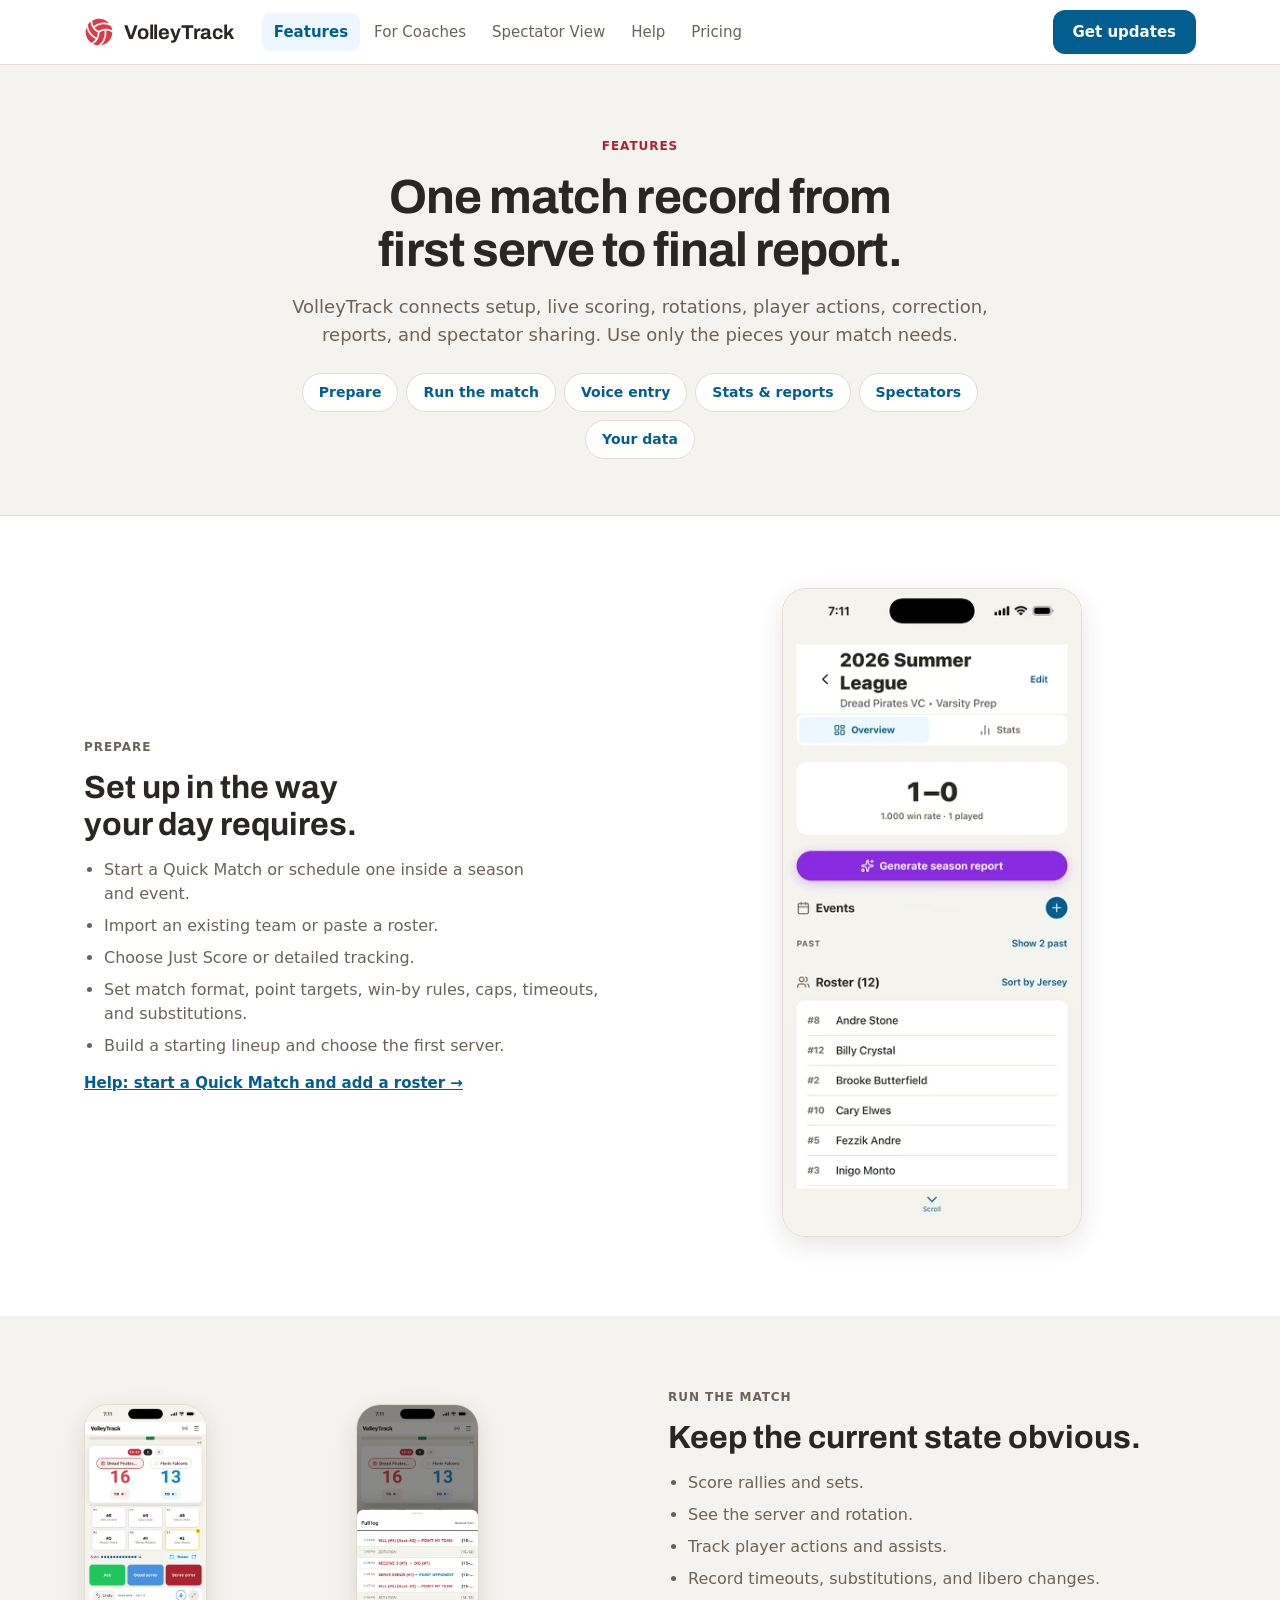
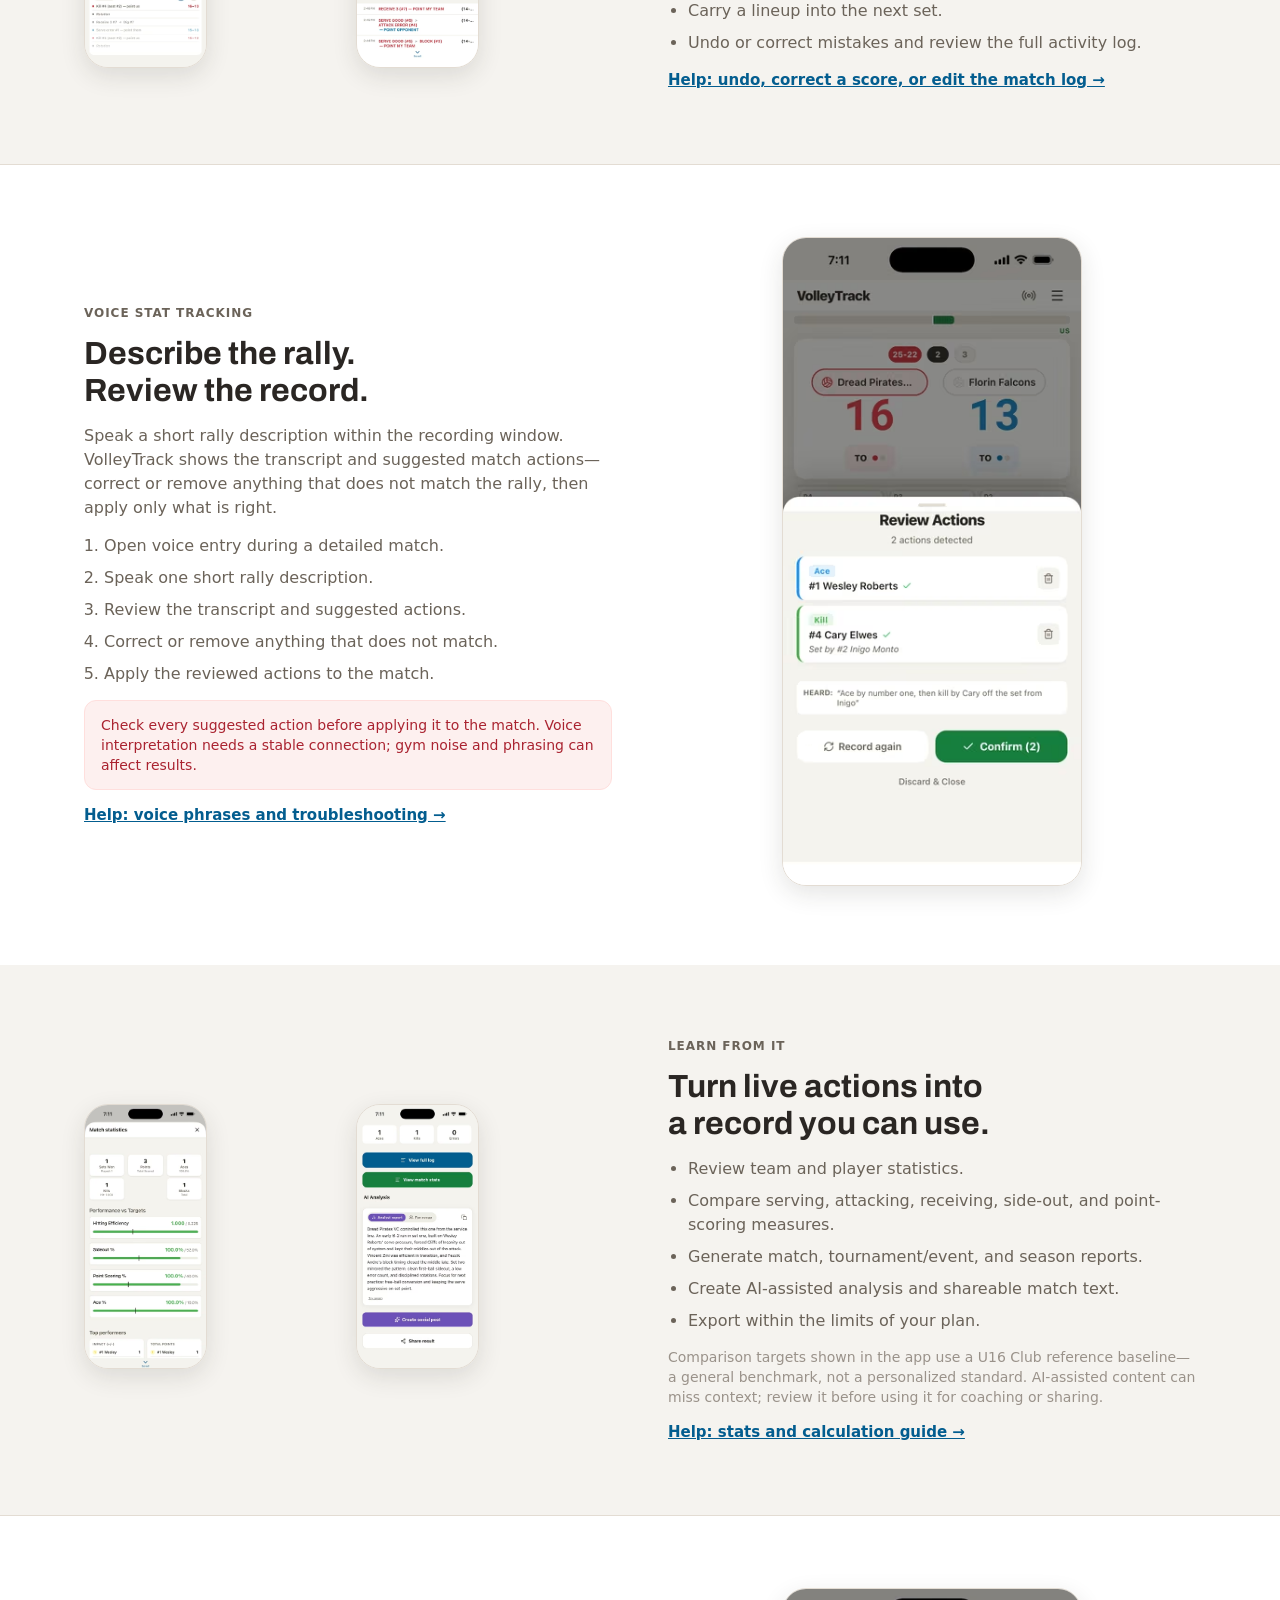
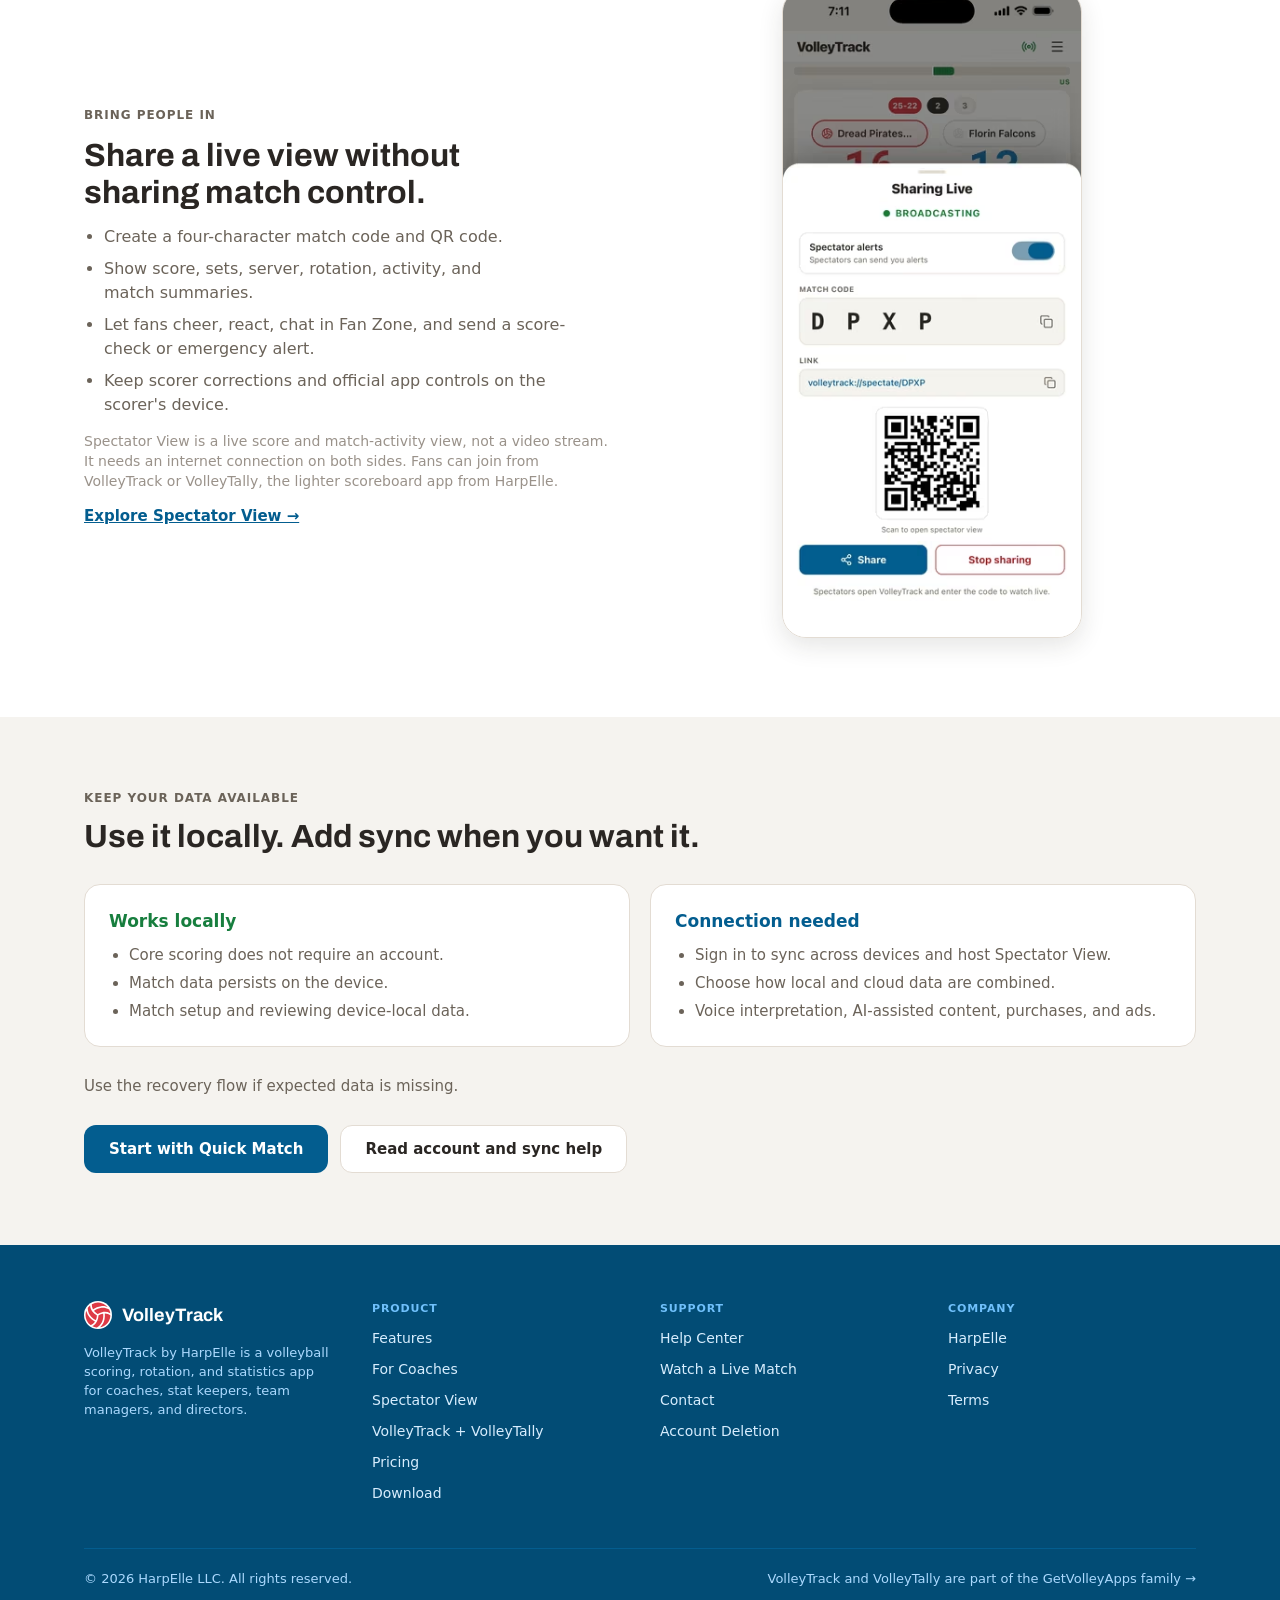
==== features/index.html @ 6fb18eeb "Rebuild volleytrackapp.com from the Claude Design redesign (prelaunch) Implements the VolleyTrack We" ====
<!doctype html>
<html lang="en">
<head>
<meta charset="utf-8">
<meta name="viewport" content="width=device-width, initial-scale=1">
<title>VolleyTrack Features: Scoring, Rotations, Stats &amp; Reports</title>
<meta name="description" content="Explore VolleyTrack live scoring, lineups, voice stat entry, corrections, team and player stats, reports, sync, and spectator sharing.">
<link rel="canonical" href="https://volleytrackapp.com/features/">
<meta name="theme-color" content="#F5F3EF">
<link rel="icon" href="/assets/volleytrack-ball.svg">
<link rel="apple-touch-icon" href="/assets/images/volleytrack-icon.png">
<meta property="og:type" content="website">
<meta property="og:site_name" content="VolleyTrack">
<meta property="og:title" content="VolleyTrack Features: Scoring, Rotations, Stats &amp; Reports">
<meta property="og:description" content="Explore VolleyTrack live scoring, lineups, voice stat entry, corrections, team and player stats, reports, sync, and spectator sharing.">
<meta property="og:url" content="https://volleytrackapp.com/features/">
<meta name="twitter:card" content="summary_large_image">
<meta name="twitter:title" content="VolleyTrack Features: Scoring, Rotations, Stats &amp; Reports">
<meta name="twitter:description" content="Explore VolleyTrack live scoring, lineups, voice stat entry, corrections, team and player stats, reports, sync, and spectator sharing.">
<link rel="preconnect" href="https://fonts.googleapis.com">
<link rel="preconnect" href="https://fonts.gstatic.com" crossorigin>
<link rel="stylesheet" href="https://fonts.googleapis.com/css2?family=Archivo:wght@700;800&family=Roboto+Mono:wght@300;400;500;700&display=swap">
<link rel="stylesheet" href="/assets/site.css">
</head>
<body>
<div style="min-height:100vh;display:flex;flex-direction:column;">
  <header class="vt-header">
    <a href="#main" class="vt-skip">Skip to content</a>
    <div class="vt-header-inner">
      <a href="/" class="vt-brand"><img src="/assets/volleytrack-ball.svg" alt="VolleyTrack" width="30" height="30"><span>VolleyTrack</span></a>
      <nav aria-label="Main navigation" class="vt-nav">
        <a href="/features/" aria-current="page">Features</a>
        <a href="/for-coaches/">For Coaches</a>
        <a href="/spectator-view/">Spectator View</a>
        <a href="/help/">Help</a>
        <a href="/pricing/">Pricing</a>
      </nav>
      <a href="/download/" class="vt-cta">Get updates</a>
    </div>
  </header>

  <main id="main" style="flex:1;">
    <section style="max-width:760px;margin:0 auto;padding:72px 24px 56px;text-align:center;display:flex;flex-direction:column;gap:16px;">
      <p style="margin:0;font-size:12px;font-weight:600;letter-spacing:0.08em;text-transform:uppercase;color:#AA2330;">Features</p>
      <h1 style="margin:0;font-family:'Archivo',-apple-system,sans-serif;font-weight:700;font-size:clamp(32px,4.5vw,48px);line-height:1.1;letter-spacing:-0.02em;">One match record from first serve to final report.</h1>
      <p style="margin:0;font-size:18px;line-height:28px;color:#6B6359;text-wrap:pretty;">VolleyTrack connects setup, live scoring, rotations, player actions, correction, reports, and spectator sharing. Use only the pieces your match needs.</p>
      <nav aria-label="Feature sections" style="display:flex;gap:8px;justify-content:center;flex-wrap:wrap;margin-top:8px;">
        <a href="#prepare" class="vt-chip">Prepare</a>
        <a href="#live-scoring" class="vt-chip">Run the match</a>
        <a href="#voice" class="vt-chip">Voice entry</a>
        <a href="#stats-reports" class="vt-chip">Stats &amp; reports</a>
        <a href="#spectators" class="vt-chip">Spectators</a>
        <a href="#data" class="vt-chip">Your data</a>
      </nav>
    </section>

    <section id="prepare" style="scroll-margin-top:88px;background:#FFFFFF;border-top:1px solid #E3DCD3;">
      <div style="max-width:1160px;margin:0 auto;padding:72px 24px;display:grid;grid-template-columns:repeat(auto-fit,minmax(300px,1fr));gap:56px;align-items:center;">
        <div style="display:flex;flex-direction:column;gap:14px;">
          <p style="margin:0;font-size:12px;font-weight:600;letter-spacing:0.08em;text-transform:uppercase;color:#6B6359;">Prepare</p>
          <h2 style="margin:0;font-family:'Archivo',-apple-system,sans-serif;font-weight:700;font-size:clamp(26px,3vw,32px);line-height:1.15;">Set up in the way your day requires.</h2>
          <ul style="margin:0;padding:0 0 0 20px;display:flex;flex-direction:column;gap:8px;font-size:16px;line-height:24px;color:#6B6359;">
            <li>Start a Quick Match or schedule one inside a season and event.</li>
            <li>Import an existing team or paste a roster.</li>
            <li>Choose Just Score or detailed tracking.</li>
            <li>Set match format, point targets, win-by rules, caps, timeouts, and substitutions.</li>
            <li>Build a starting lineup and choose the first server.</li>
          </ul>
          <a href="/help/" style="font-size:15px;font-weight:600;">Help: start a Quick Match and add a roster →</a>
        </div>
        <figure style="margin:0;display:flex;justify-content:center;">
          <picture>
            <source type="image/avif" srcset="/assets/images/screenshots/shot-07-season-detail-320.avif 320w, /assets/images/screenshots/shot-07-season-detail-640.avif 640w" sizes="300px">
            <source type="image/webp" srcset="/assets/images/screenshots/shot-07-season-detail-320.webp 320w, /assets/images/screenshots/shot-07-season-detail-640.webp 640w" sizes="300px">
            <img src="/assets/images/screenshots/shot-07-season-detail-640.png" width="300" height="651" alt="VolleyTrack season screen with team record, events, and a sortable twelve-player roster" style="width:300px;max-width:100%;height:auto;border-radius:24px;border:1px solid #E3DCD3;box-shadow:0 8px 24px rgba(42,38,35,0.12);" loading="lazy">
          </picture>
        </figure>
      </div>
    </section>

    <section id="live-scoring" style="scroll-margin-top:88px;background:#F5F3EF;">
      <div style="max-width:1160px;margin:0 auto;padding:72px 24px;display:grid;grid-template-columns:repeat(auto-fit,minmax(300px,1fr));gap:56px;align-items:center;">
        <figure style="margin:0;display:flex;justify-content:center;gap:16px;">
          <picture>
            <source type="image/avif" srcset="/assets/images/screenshots/shot-01-live-hero-320.avif 320w, /assets/images/screenshots/shot-01-live-hero-640.avif 640w" sizes="280px">
            <source type="image/webp" srcset="/assets/images/screenshots/shot-01-live-hero-320.webp 320w, /assets/images/screenshots/shot-01-live-hero-640.webp 640w" sizes="280px">
            <img src="/assets/images/screenshots/shot-01-live-hero-640.png" width="280" height="608" alt="VolleyTrack live scoring screen with set score, rotation grid, and serve action buttons" style="width:280px;max-width:48%;height:auto;border-radius:24px;border:1px solid #E3DCD3;box-shadow:0 8px 24px rgba(42,38,35,0.12);" loading="lazy">
          </picture>
          <picture>
            <source type="image/avif" srcset="/assets/images/screenshots/shot-10-full-log-320.avif 320w, /assets/images/screenshots/shot-10-full-log-640.avif 640w" sizes="280px">
            <source type="image/webp" srcset="/assets/images/screenshots/shot-10-full-log-320.webp 320w, /assets/images/screenshots/shot-10-full-log-640.webp 640w" sizes="280px">
            <img src="/assets/images/screenshots/shot-10-full-log-640.png" width="280" height="608" alt="VolleyTrack full activity log with timestamped rally entries and score adjustments" style="width:280px;max-width:48%;height:auto;border-radius:24px;border:1px solid #E3DCD3;box-shadow:0 8px 24px rgba(42,38,35,0.12);" loading="lazy">
          </picture>
        </figure>
        <div style="display:flex;flex-direction:column;gap:14px;">
          <p style="margin:0;font-size:12px;font-weight:600;letter-spacing:0.08em;text-transform:uppercase;color:#6B6359;">Run the match</p>
          <h2 style="margin:0;font-family:'Archivo',-apple-system,sans-serif;font-weight:700;font-size:clamp(26px,3vw,32px);line-height:1.15;">Keep the current state obvious.</h2>
          <ul style="margin:0;padding:0 0 0 20px;display:flex;flex-direction:column;gap:8px;font-size:16px;line-height:24px;color:#6B6359;">
            <li>Score rallies and sets.</li>
            <li>See the server and rotation.</li>
            <li>Track player actions and assists.</li>
            <li>Record timeouts, substitutions, and libero changes.</li>
            <li>Carry a lineup into the next set.</li>
            <li>Undo or correct mistakes and review the full activity log.</li>
          </ul>
          <a href="/help/" style="font-size:15px;font-weight:600;">Help: undo, correct a score, or edit the match log →</a>
        </div>
      </div>
    </section>

    <section id="voice" style="scroll-margin-top:88px;background:#FFFFFF;border-top:1px solid #E3DCD3;">
      <div style="max-width:1160px;margin:0 auto;padding:72px 24px;display:grid;grid-template-columns:repeat(auto-fit,minmax(300px,1fr));gap:56px;align-items:center;">
        <div style="display:flex;flex-direction:column;gap:14px;">
          <p style="margin:0;font-size:12px;font-weight:600;letter-spacing:0.08em;text-transform:uppercase;color:#6B6359;">Voice stat tracking</p>
          <h2 style="margin:0;font-family:'Archivo',-apple-system,sans-serif;font-weight:700;font-size:clamp(26px,3vw,32px);line-height:1.15;">Describe the rally. Review the record.</h2>
          <p style="margin:0;font-size:16px;line-height:24px;color:#6B6359;text-wrap:pretty;">Speak a short rally description within the recording window. VolleyTrack shows the transcript and suggested match actions—correct or remove anything that does not match the rally, then apply only what is right.</p>
          <ol style="margin:0;padding:0 0 0 20px;display:flex;flex-direction:column;gap:8px;font-size:16px;line-height:24px;color:#6B6359;">
            <li>Open voice entry during a detailed match.</li>
            <li>Speak one short rally description.</li>
            <li>Review the transcript and suggested actions.</li>
            <li>Correct or remove anything that does not match.</li>
            <li>Apply the reviewed actions to the match.</li>
          </ol>
          <div style="background:#FDF0EF;border:1px solid #FFDFDD;border-radius:12px;padding:14px 16px;">
            <p style="margin:0;font-size:14px;line-height:20px;color:#AA2330;font-weight:500;">Check every suggested action before applying it to the match. Voice interpretation needs a stable connection; gym noise and phrasing can affect results.</p>
          </div>
          <a href="/help/" style="font-size:15px;font-weight:600;">Help: voice phrases and troubleshooting →</a>
        </div>
        <figure style="margin:0;display:flex;justify-content:center;">
          <picture>
            <source type="image/avif" srcset="/assets/images/screenshots/m12-voice-review-320.avif 320w, /assets/images/screenshots/m12-voice-review-640.avif 640w" sizes="300px">
            <source type="image/webp" srcset="/assets/images/screenshots/m12-voice-review-320.webp 320w, /assets/images/screenshots/m12-voice-review-640.webp 640w" sizes="300px">
            <img src="/assets/images/screenshots/m12-voice-review-640.png" width="300" height="651" alt="VolleyTrack voice review: transcript and suggested match actions shown for review before applying" style="width:300px;max-width:100%;height:auto;border-radius:24px;border:1px solid #E3DCD3;box-shadow:0 8px 24px rgba(42,38,35,0.12);" loading="lazy">
          </picture>
        </figure>
      </div>
    </section>

    <section id="stats-reports" style="scroll-margin-top:88px;background:#F5F3EF;">
      <div style="max-width:1160px;margin:0 auto;padding:72px 24px;display:grid;grid-template-columns:repeat(auto-fit,minmax(300px,1fr));gap:56px;align-items:center;">
        <figure style="margin:0;display:flex;justify-content:center;gap:16px;">
          <picture>
            <source type="image/avif" srcset="/assets/images/screenshots/shot-11-match-stats-320.avif 320w, /assets/images/screenshots/shot-11-match-stats-640.avif 640w" sizes="280px">
            <source type="image/webp" srcset="/assets/images/screenshots/shot-11-match-stats-320.webp 320w, /assets/images/screenshots/shot-11-match-stats-640.webp 640w" sizes="280px">
            <img src="/assets/images/screenshots/shot-11-match-stats-640.png" width="280" height="608" alt="VolleyTrack match statistics with hitting efficiency, side-out, point-scoring, and ace percentages against reference targets" style="width:280px;max-width:48%;height:auto;border-radius:24px;border:1px solid #E3DCD3;box-shadow:0 8px 24px rgba(42,38,35,0.12);" loading="lazy">
          </picture>
          <picture>
            <source type="image/avif" srcset="/assets/images/screenshots/shot-06-ai-analyst-report-320.avif 320w, /assets/images/screenshots/shot-06-ai-analyst-report-640.avif 640w" sizes="280px">
            <source type="image/webp" srcset="/assets/images/screenshots/shot-06-ai-analyst-report-320.webp 320w, /assets/images/screenshots/shot-06-ai-analyst-report-640.webp 640w" sizes="280px">
            <img src="/assets/images/screenshots/shot-06-ai-analyst-report-640.png" width="280" height="608" alt="VolleyTrack AI analyst report summarizing the match below performance totals" style="width:280px;max-width:48%;height:auto;border-radius:24px;border:1px solid #E3DCD3;box-shadow:0 8px 24px rgba(42,38,35,0.12);" loading="lazy">
          </picture>
        </figure>
        <div style="display:flex;flex-direction:column;gap:14px;">
          <p style="margin:0;font-size:12px;font-weight:600;letter-spacing:0.08em;text-transform:uppercase;color:#6B6359;">Learn from it</p>
          <h2 style="margin:0;font-family:'Archivo',-apple-system,sans-serif;font-weight:700;font-size:clamp(26px,3vw,32px);line-height:1.15;">Turn live actions into a record you can use.</h2>
          <ul style="margin:0;padding:0 0 0 20px;display:flex;flex-direction:column;gap:8px;font-size:16px;line-height:24px;color:#6B6359;">
            <li>Review team and player statistics.</li>
            <li>Compare serving, attacking, receiving, side-out, and point-scoring measures.</li>
            <li>Generate match, tournament/event, and season reports.</li>
            <li>Create AI-assisted analysis and shareable match text.</li>
            <li>Export within the limits of your plan.</li>
          </ul>
          <p style="margin:0;font-size:14px;line-height:20px;color:#9A928A;">Comparison targets shown in the app use a U16 Club reference baseline—a general benchmark, not a personalized standard. AI-assisted content can miss context; review it before using it for coaching or sharing.</p>
          <a href="/help/" style="font-size:15px;font-weight:600;">Help: stats and calculation guide →</a>
        </div>
      </div>
    </section>

    <section id="spectators" style="scroll-margin-top:88px;background:#FFFFFF;border-top:1px solid #E3DCD3;">
      <div style="max-width:1160px;margin:0 auto;padding:72px 24px;display:grid;grid-template-columns:repeat(auto-fit,minmax(300px,1fr));gap:56px;align-items:center;">
        <div style="display:flex;flex-direction:column;gap:14px;">
          <p style="margin:0;font-size:12px;font-weight:600;letter-spacing:0.08em;text-transform:uppercase;color:#6B6359;">Bring people in</p>
          <h2 style="margin:0;font-family:'Archivo',-apple-system,sans-serif;font-weight:700;font-size:clamp(26px,3vw,32px);line-height:1.15;">Share a live view without sharing match control.</h2>
          <ul style="margin:0;padding:0 0 0 20px;display:flex;flex-direction:column;gap:8px;font-size:16px;line-height:24px;color:#6B6359;">
            <li>Create a four-character match code and QR code.</li>
            <li>Show score, sets, server, rotation, activity, and match summaries.</li>
            <li>Let fans cheer, react, chat in Fan Zone, and send a score-check or emergency alert.</li>
            <li>Keep scorer corrections and official app controls on the scorer's device.</li>
          </ul>
          <p style="margin:0;font-size:14px;line-height:20px;color:#9A928A;">Spectator View is a live score and match-activity view, not a video stream. It needs an internet connection on both sides. Fans can join from VolleyTrack or VolleyTally, the lighter scoreboard app from HarpElle.</p>
          <a href="/spectator-view/" style="font-size:15px;font-weight:600;">Explore Spectator View →</a>
        </div>
        <figure style="margin:0;display:flex;justify-content:center;">
          <picture>
            <source type="image/avif" srcset="/assets/images/screenshots/m11-spectator-share-320.avif 320w, /assets/images/screenshots/m11-spectator-share-640.avif 640w" sizes="300px">
            <source type="image/webp" srcset="/assets/images/screenshots/m11-spectator-share-320.webp 320w, /assets/images/screenshots/m11-spectator-share-640.webp 640w" sizes="300px">
            <img src="/assets/images/screenshots/m11-spectator-share-640.png" width="300" height="651" alt="VolleyTrack Sharing Live sheet with the four-character match code DPXP, share link, and QR code" style="width:300px;max-width:100%;height:auto;border-radius:24px;border:1px solid #E3DCD3;box-shadow:0 8px 24px rgba(42,38,35,0.12);" loading="lazy">
          </picture>
        </figure>
      </div>
    </section>

    <section id="data" style="scroll-margin-top:88px;background:#F5F3EF;">
      <div style="max-width:1160px;margin:0 auto;padding:72px 24px;display:flex;flex-direction:column;gap:28px;">
        <div style="max-width:640px;display:flex;flex-direction:column;gap:12px;">
          <p style="margin:0;font-size:12px;font-weight:600;letter-spacing:0.08em;text-transform:uppercase;color:#6B6359;">Keep your data available</p>
          <h2 style="margin:0;font-family:'Archivo',-apple-system,sans-serif;font-weight:700;font-size:clamp(26px,3vw,32px);line-height:1.15;">Use it locally. Add sync when you want it.</h2>
        </div>
        <div style="display:grid;grid-template-columns:repeat(auto-fit,minmax(300px,1fr));gap:20px;">
          <div style="background:#FFFFFF;border:1px solid #E3DCD3;border-radius:16px;padding:24px;display:flex;flex-direction:column;gap:10px;">
            <h3 style="margin:0;font-size:17px;font-weight:600;color:#177E3E;">Works locally</h3>
            <ul style="margin:0;padding:0 0 0 20px;display:flex;flex-direction:column;gap:6px;font-size:15px;line-height:22px;color:#6B6359;">
              <li>Core scoring does not require an account.</li>
              <li>Match data persists on the device.</li>
              <li>Match setup and reviewing device-local data.</li>
            </ul>
          </div>
          <div style="background:#FFFFFF;border:1px solid #E3DCD3;border-radius:16px;padding:24px;display:flex;flex-direction:column;gap:10px;">
            <h3 style="margin:0;font-size:17px;font-weight:600;color:#035D8F;">Connection needed</h3>
            <ul style="margin:0;padding:0 0 0 20px;display:flex;flex-direction:column;gap:6px;font-size:15px;line-height:22px;color:#6B6359;">
              <li>Sign in to sync across devices and host Spectator View.</li>
              <li>Choose how local and cloud data are combined.</li>
              <li>Voice interpretation, AI-assisted content, purchases, and ads.</li>
            </ul>
          </div>
        </div>
        <p style="margin:0;font-size:15px;line-height:22px;color:#6B6359;">Use the recovery flow if expected data is missing.</p>
        <div style="display:flex;gap:12px;flex-wrap:wrap;">
          <a href="/download/" class="vt-btn vt-btn--primary" style="min-height:48px;padding:0 24px;font-size:15px;">Start with Quick Match</a>
          <a href="/help/" class="vt-btn vt-btn--secondary" style="min-height:48px;padding:0 24px;font-size:15px;">Read account and sync help</a>
        </div>
      </div>
    </section>
  </main>

  <footer class="vt-footer">
    <div class="vt-footer-inner">
      <div class="vt-footer-grid">
        <div class="vt-footer-brand">
          <a href="/"><img src="/assets/volleytrack-ball.svg" alt="" width="28" height="28"><span>VolleyTrack</span></a>
          <p>VolleyTrack by HarpElle is a volleyball scoring, rotation, and statistics app for coaches, stat keepers, team managers, and directors.</p>
        </div>
        <nav aria-label="Product">
          <span class="vt-foot-head">Product</span>
          <a href="/features/">Features</a>
          <a href="/for-coaches/">For Coaches</a>
          <a href="/spectator-view/">Spectator View</a>
          <a href="/volleytrack-and-volleytally/">VolleyTrack + VolleyTally</a>
          <a href="/pricing/">Pricing</a>
          <a href="/download/">Download</a>
        </nav>
        <nav aria-label="Support">
          <span class="vt-foot-head">Support</span>
          <a href="/help/">Help Center</a>
          <a href="/help/join-live-match/">Watch a Live Match</a>
          <a href="mailto:info@volleytrackapp.com">Contact</a>
          <a href="/delete-account.html">Account Deletion</a>
        </nav>
        <nav aria-label="Company">
          <span class="vt-foot-head">Company</span>
          <a href="https://harpelle.com/" target="_blank" rel="noopener">HarpElle</a>
          <a href="/privacy/">Privacy</a>
          <a href="/terms/">Terms</a>
        </nav>
      </div>
      <div class="vt-footer-bottom">
        <p>© 2026 HarpElle LLC. All rights reserved.</p>
        <a href="https://getvolleyapps.com" target="_blank" rel="noopener">VolleyTrack and VolleyTally are part of the GetVolleyApps family →</a>
      </div>
    </div>
  </footer>
</div>
<script src="/assets/site.js" defer></script>
</body>
</html>
---- assets/site.css ----
/* =====================================================================
   VolleyTrack site — production stylesheet
   Built on the VolleyApp design system (Match Red + Scoreboard Blue,
   warm neutrals, Archivo display, Roboto Mono numerals).

   Page-body layout uses literal token values inline (1:1 with the design).
   This file carries the design-system tokens, global base, and the
   reusable interactive components (header, nav, buttons, cards, footer)
   whose :hover / :focus states inline styles cannot express.
   ===================================================================== */

:root {
  /* Scoreboard Blue */
  --blue-50:#EEF7FF; --blue-100:#D7EDFE; --blue-200:#ABD9FE; --blue-300:#70C0FB;
  --blue-400:#349BDD; --blue-500:#0F83C4; --blue-600:#0374AF; --blue-700:#035D8F;
  --blue-800:#024C75; --blue-900:#113147;
  /* Match Red */
  --red-50:#FDF0EF; --red-100:#FFDFDD; --red-200:#FBBEBB; --red-300:#F79895;
  --red-400:#E96163; --red-500:#DE3A46; --red-600:#CA303C; --red-700:#AA2330;
  --red-800:#7A2327; --red-900:#422221;
  /* Warm neutrals */
  --warm-bg:#F5F3EF; --warm-card:#FFFFFF; --warm-border:#E3DCD3; --border-strong:#CFC7BC;
  --warm-text:#2A2623; --warm-text-sec:#6B6359; --warm-text-tert:#9A928A;
  /* Dark band */
  --dark-bg:#1A1715; --dark-border:#38332F; --dark-text:#F2EEE9;
  --dark-text-sec:#A79E96; --dark-text-tert:#6F675F;
  /* Semantic */
  --success:#177E3E; --warning-bright:#F5A700; --error:#AA2330; --action:#035D8F;
  /* Type */
  --font-ui:-apple-system,BlinkMacSystemFont,"Roboto","Segoe UI",system-ui,sans-serif;
  --font-numeral:"Roboto Mono","SFMono-Regular",ui-monospace,monospace;
  --font-display:"Archivo",-apple-system,BlinkMacSystemFont,system-ui,sans-serif;
  /* Space / radius */
  --radius-md:12px; --radius-lg:16px; --radius-xl:24px;
  --tap-min:44px;
  --wrap:1160px;
}

/* ---------- Base ---------- */
* { box-sizing: border-box; }
html { scroll-behavior: smooth; }
body {
  margin: 0;
  background: var(--warm-bg);
  color: var(--warm-text);
  font-family: var(--font-ui);
  font-size: 17px;
  line-height: 1.5;
  -webkit-font-smoothing: antialiased;
  text-rendering: optimizeLegibility;
}
a { color: var(--blue-700); }
a:hover { color: var(--blue-800); }
h1, h2, h3 { text-wrap: balance; }
p, li { text-wrap: pretty; }
img { max-width: 100%; }
a, button {
  transition: background-color 120ms ease, border-color 120ms ease, color 120ms ease, box-shadow 120ms ease;
}
@media (prefers-reduced-motion: reduce) {
  html { scroll-behavior: auto; }
  a, button { transition: none; }
}
a:focus-visible, button:focus-visible, input:focus-visible,
select:focus-visible, textarea:focus-visible {
  outline: 2px solid var(--blue-700);
  outline-offset: 2px;
}
.vt-visually-hidden {
  position: absolute; width: 1px; height: 1px;
  overflow: hidden; clip: rect(0,0,0,0); white-space: nowrap; border: 0;
}

/* ---------- Announcement banner (prelaunch / live) ---------- */
.vt-banner { background: var(--blue-50); border-bottom: 1px solid var(--blue-100); }
.vt-banner-inner {
  max-width: var(--wrap); margin: 0 auto; padding: 10px 24px;
  display: flex; gap: 12px; align-items: center; justify-content: center; flex-wrap: wrap;
}
.vt-banner p { margin: 0; font-size: 14px; font-weight: 500; color: var(--blue-700); }
.vt-banner a { font-size: 14px; font-weight: 600; color: var(--blue-700); text-decoration: none; }
.vt-banner a:hover { text-decoration: underline; }

/* ---------- Header ---------- */
.vt-header { position: sticky; top: 0; z-index: 50; background: #fff; border-bottom: 1px solid var(--warm-border); }
.vt-header-inner {
  max-width: var(--wrap); margin: 0 auto; display: flex; align-items: center;
  gap: 28px; padding: 0 24px; min-height: 64px; flex-wrap: wrap;
}
.vt-skip {
  position: absolute; left: -9999px; top: 12px; z-index: 60;
  background: var(--blue-700); color: #fff; padding: 10px 18px;
  border-radius: 10px; font-size: 14px; font-weight: 600; text-decoration: none;
}
.vt-skip:focus { left: 16px; color: #fff; }
.vt-brand { display: flex; align-items: center; gap: 10px; text-decoration: none; color: var(--warm-text); flex-shrink: 0; }
.vt-brand img { display: block; }
.vt-brand span { font-family: var(--font-display); font-weight: 700; font-size: 20px; letter-spacing: -0.01em; }
.vt-nav { display: flex; gap: 2px; flex: 1; flex-wrap: wrap; align-items: center; }
.vt-nav a {
  text-decoration: none; font-size: 15px; padding: 8px 12px; border-radius: 8px;
  font-weight: 500; color: var(--warm-text-sec); background: transparent;
}
.vt-nav a:hover { color: var(--blue-700); }
.vt-nav a[aria-current="page"] { font-weight: 600; color: var(--blue-700); background: var(--blue-50); }
.vt-cta {
  flex-shrink: 0; display: inline-flex; align-items: center; justify-content: center;
  min-height: var(--tap-min); padding: 0 20px; background: var(--blue-700); color: #fff;
  text-decoration: none; font-size: 15px; font-weight: 600; border-radius: 12px;
}
.vt-cta:hover { background: var(--blue-800); color: #fff; }

/* ---------- Buttons ---------- */
.vt-btn {
  display: inline-flex; align-items: center; justify-content: center;
  min-height: 48px; padding: 0 26px; border-radius: 12px;
  font-size: 16px; font-weight: 600; line-height: 1.1;
  text-decoration: none; cursor: pointer; border: 1px solid transparent;
}
.vt-btn--primary { background: var(--blue-700); color: #fff; }
.vt-btn--primary:hover { background: var(--blue-800); color: #fff; }
.vt-btn--secondary { background: #fff; color: var(--warm-text); border-color: var(--warm-border); }
.vt-btn--secondary:hover { border-color: var(--border-strong); color: var(--warm-text); }
.vt-btn--accent { background: var(--blue-300); color: var(--blue-900); }
.vt-btn--accent:hover { background: var(--blue-200); color: var(--blue-900); }
.vt-btn--ghost { background: transparent; color: var(--dark-text); border-color: var(--dark-border); }
.vt-btn--ghost:hover { border-color: var(--dark-text-tert); color: var(--dark-text); }
.vt-btn--danger { background: var(--red-700); color: #fff; }
.vt-btn--danger:hover { background: var(--red-800); color: #fff; }
.vt-btn--tally { background: var(--red-600); color: #fff; }
.vt-btn--tally:hover { background: var(--red-700); color: #fff; }

/* ---------- Inline text-link variants ---------- */
.vt-link-red { color: var(--red-700); font-weight: 600; text-decoration: none; }
.vt-link-red:hover { color: var(--red-800); }
.vt-link-sky { color: var(--blue-300); font-weight: 600; text-decoration: none; }
.vt-link-sky:hover { color: var(--blue-200); }
.vt-crumb { color: var(--warm-text-sec); text-decoration: none; }
.vt-crumb:hover { text-decoration: underline; }

/* ---------- Feature-section chips ---------- */
.vt-chip {
  font-size: 14px; font-weight: 600; text-decoration: none;
  background: #fff; border: 1px solid var(--warm-border); border-radius: 999px;
  padding: 8px 16px; color: var(--blue-700);
}
.vt-chip:hover { border-color: var(--blue-700); }

/* ---------- Bordered card links (border-color owned here so hover works) ---------- */
.vt-cardlink { border: 1px solid var(--warm-border); text-decoration: none; }
.vt-cardlink:hover { border-color: var(--blue-700); }
.vt-cardlink--red:hover { border-color: var(--red-600); }
.vt-cardlink--blue:hover { border-color: var(--blue-600); }

/* ---------- Form controls ---------- */
.vt-input, .vt-select, .vt-textarea {
  width: 100%; font-size: 16px; border: 1px solid var(--warm-border);
  border-radius: 12px; background: var(--warm-bg); color: var(--warm-text);
  font-family: inherit;
}
.vt-input, .vt-select { min-height: 48px; }
.vt-input { padding: 0 16px; }
.vt-select { padding: 0 12px; }
.vt-textarea { padding: 12px 16px; line-height: 23px; resize: vertical; }
.vt-input:focus, .vt-select:focus, .vt-textarea:focus { border-color: var(--blue-700); background: #fff; }

/* ---------- Footer ---------- */
.vt-footer { background: var(--blue-800); color: var(--blue-100); }
.vt-footer-inner { max-width: var(--wrap); margin: 0 auto; padding: 56px 24px 40px; }
.vt-footer-grid { display: grid; grid-template-columns: repeat(auto-fit, minmax(200px, 1fr)); gap: 40px; align-items: start; }
.vt-footer-brand { display: flex; flex-direction: column; gap: 14px; max-width: 320px; }
.vt-footer-brand a { display: flex; align-items: center; gap: 10px; text-decoration: none; color: #fff; }
.vt-footer-brand img { display: block; }
.vt-footer-brand span { font-family: var(--font-display); font-weight: 700; font-size: 18px; }
.vt-footer-brand p { margin: 0; font-size: 13px; line-height: 19px; color: var(--blue-200); }
.vt-footer nav { display: flex; flex-direction: column; gap: 10px; }
.vt-footer nav span.vt-foot-head {
  font-size: 11px; font-weight: 600; letter-spacing: 0.08em;
  text-transform: uppercase; color: var(--blue-300);
}
.vt-footer nav a { color: var(--blue-100); text-decoration: none; font-size: 14px; }
.vt-footer nav a:hover { color: #fff; text-decoration: underline; }
.vt-footer-bottom {
  margin-top: 44px; padding-top: 20px; border-top: 1px solid var(--blue-700);
  display: flex; justify-content: space-between; align-items: center; gap: 16px; flex-wrap: wrap;
}
.vt-footer-bottom p { margin: 0; font-size: 13px; color: var(--blue-200); }
.vt-footer-bottom a { font-size: 13px; color: var(--blue-200); text-decoration: none; }
.vt-footer-bottom a:hover { color: #fff; text-decoration: underline; }
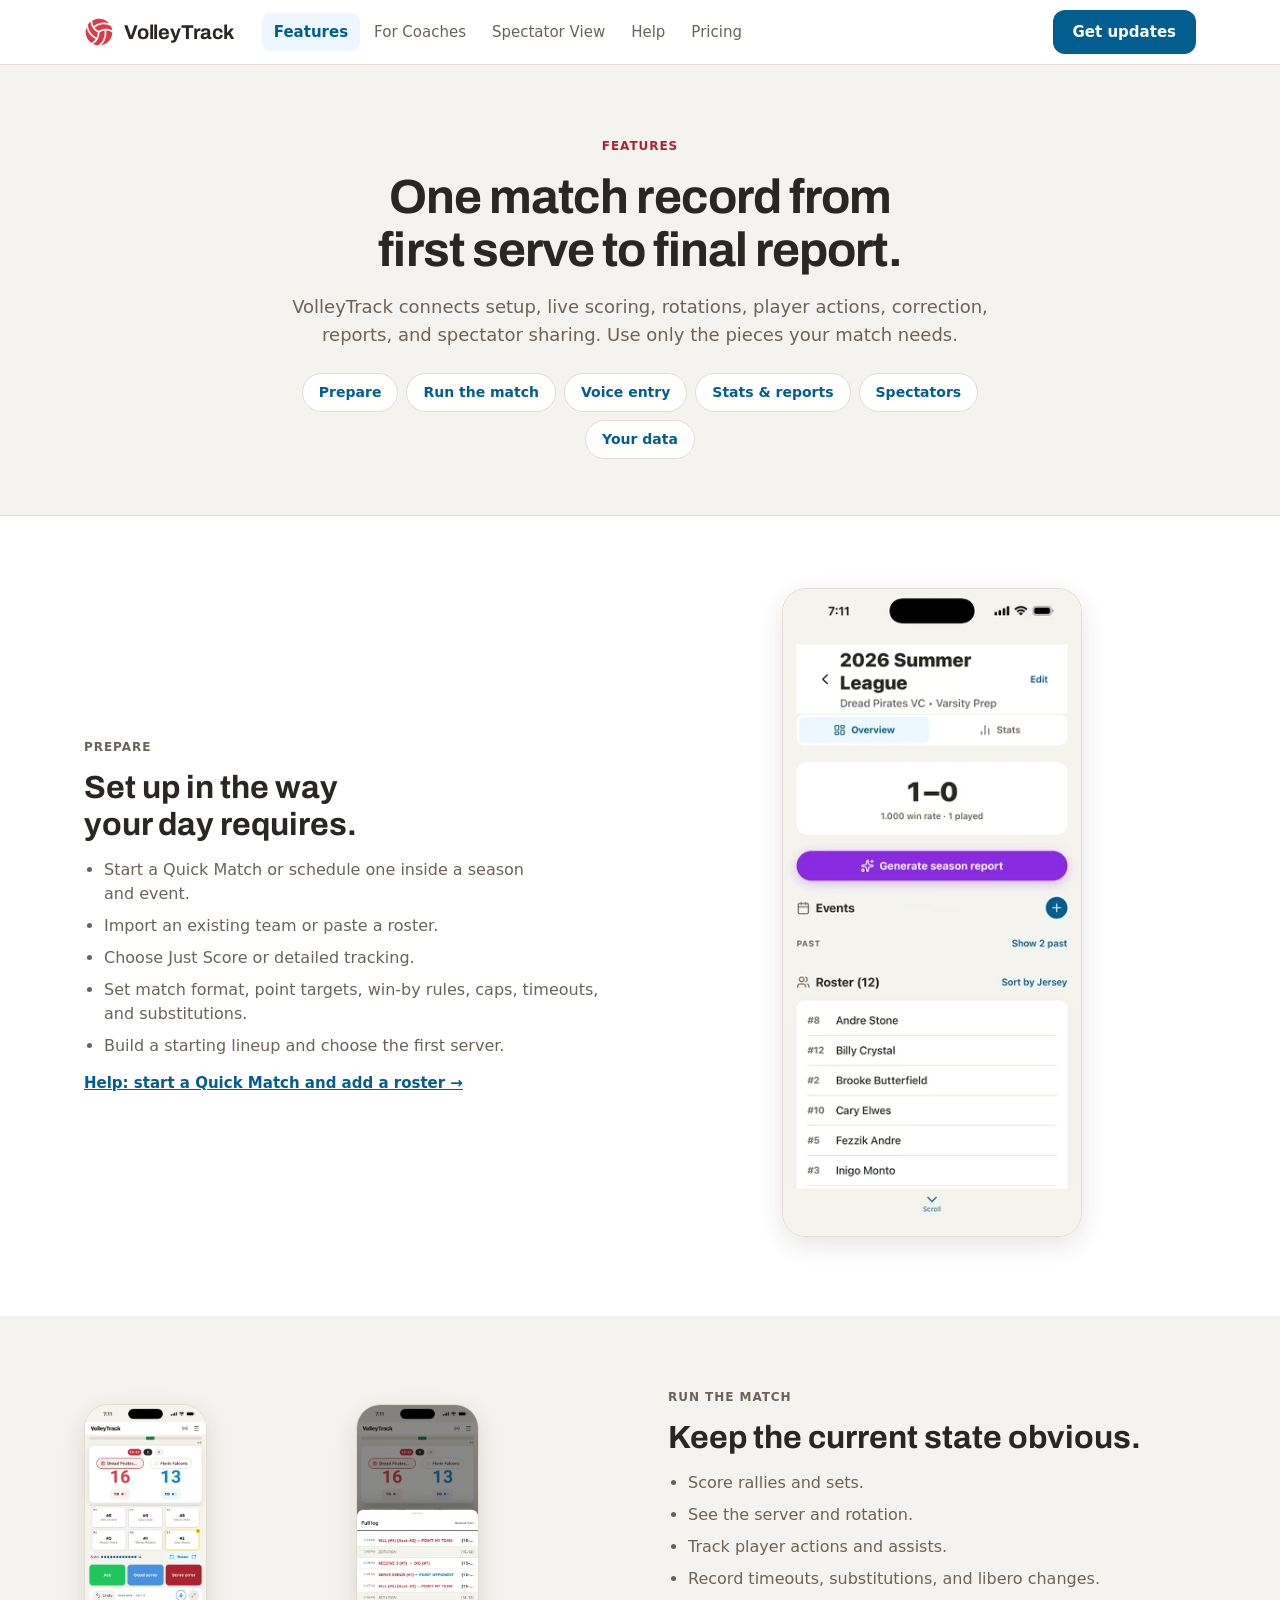
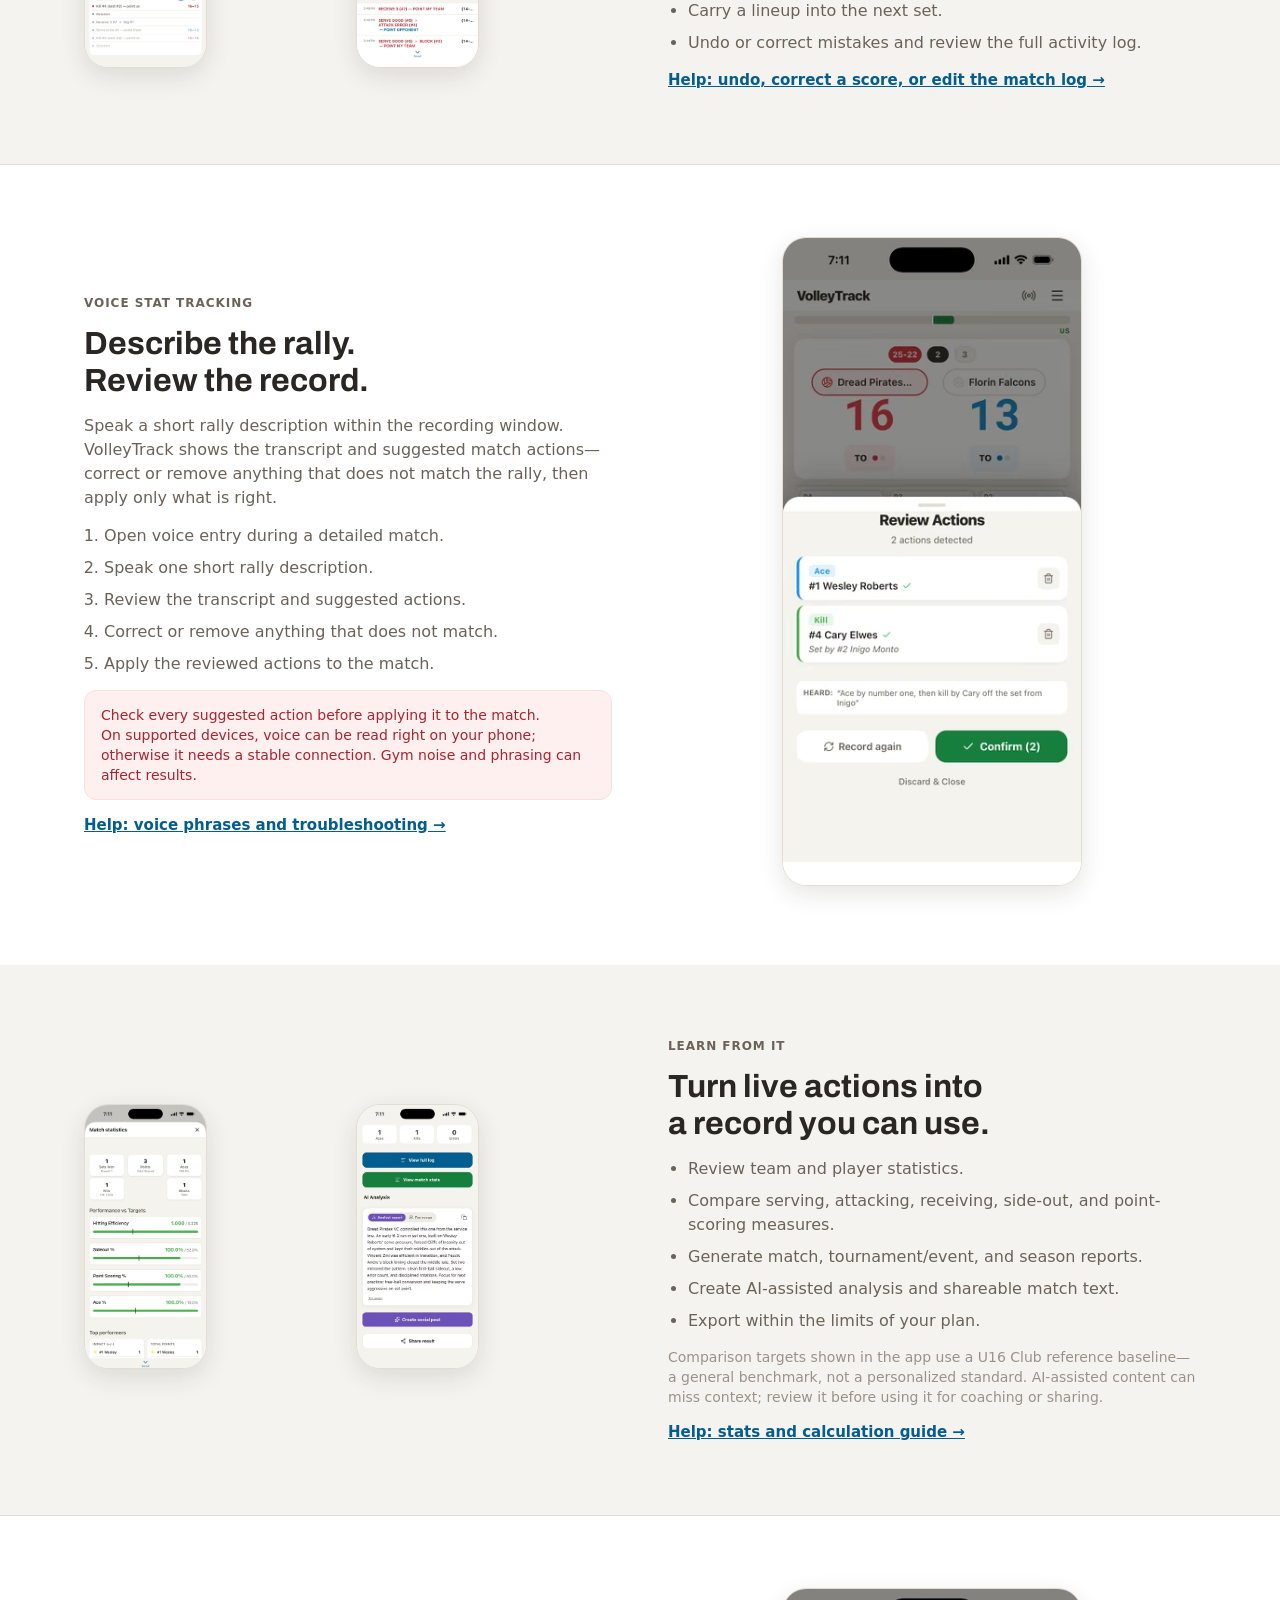
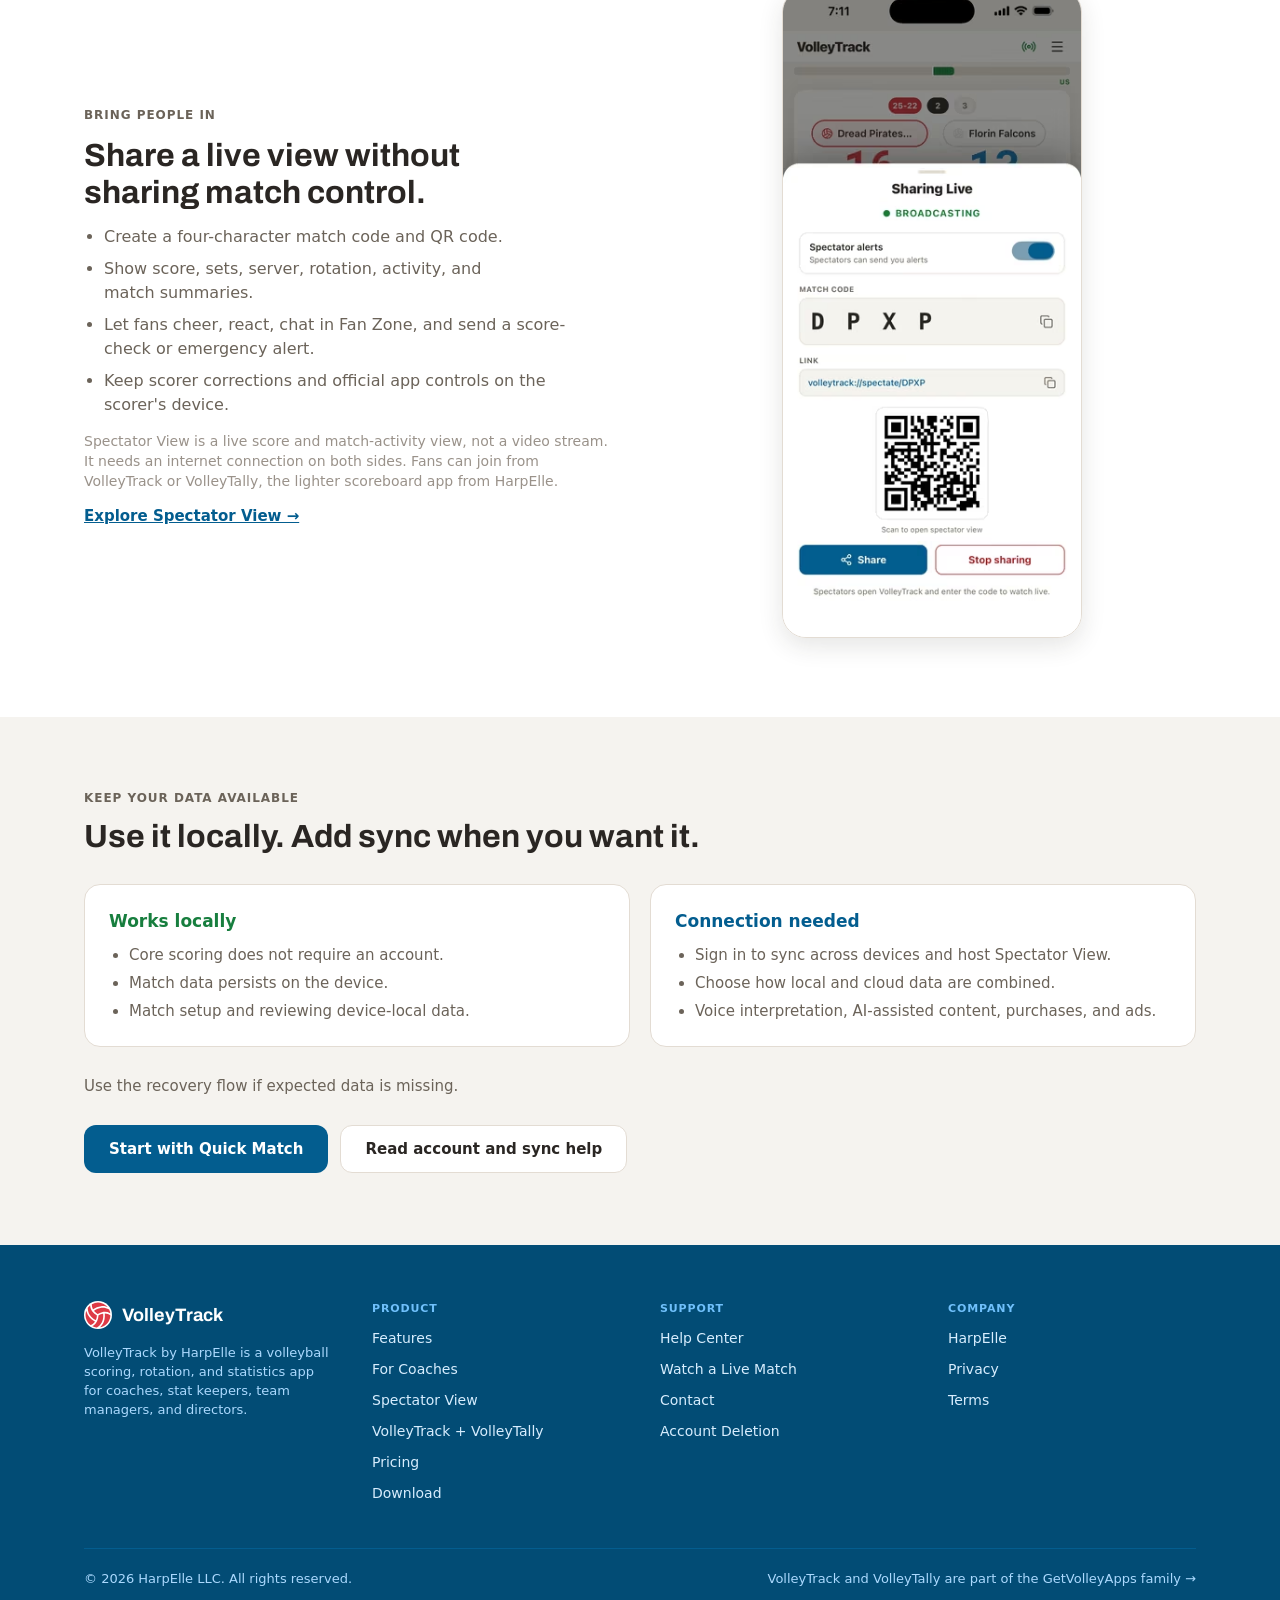
==== commit 5d37b5a9: "Privacy policy: name AI providers, consent, on-device voice, published stats pages Names Google Gemi" ====
--- a/features/index.html
+++ b/features/index.html
@@ -122,7 +122,7 @@
             <li>Apply the reviewed actions to the match.</li>
           </ol>
           <div style="background:#FDF0EF;border:1px solid #FFDFDD;border-radius:12px;padding:14px 16px;">
-            <p style="margin:0;font-size:14px;line-height:20px;color:#AA2330;font-weight:500;">Check every suggested action before applying it to the match. Voice interpretation needs a stable connection; gym noise and phrasing can affect results.</p>
+            <p style="margin:0;font-size:14px;line-height:20px;color:#AA2330;font-weight:500;">Check every suggested action before applying it to the match. On supported devices, voice can be read right on your phone; otherwise it needs a stable connection. Gym noise and phrasing can affect results.</p>
           </div>
           <a href="/help/" style="font-size:15px;font-weight:600;">Help: voice phrases and troubleshooting →</a>
         </div>
